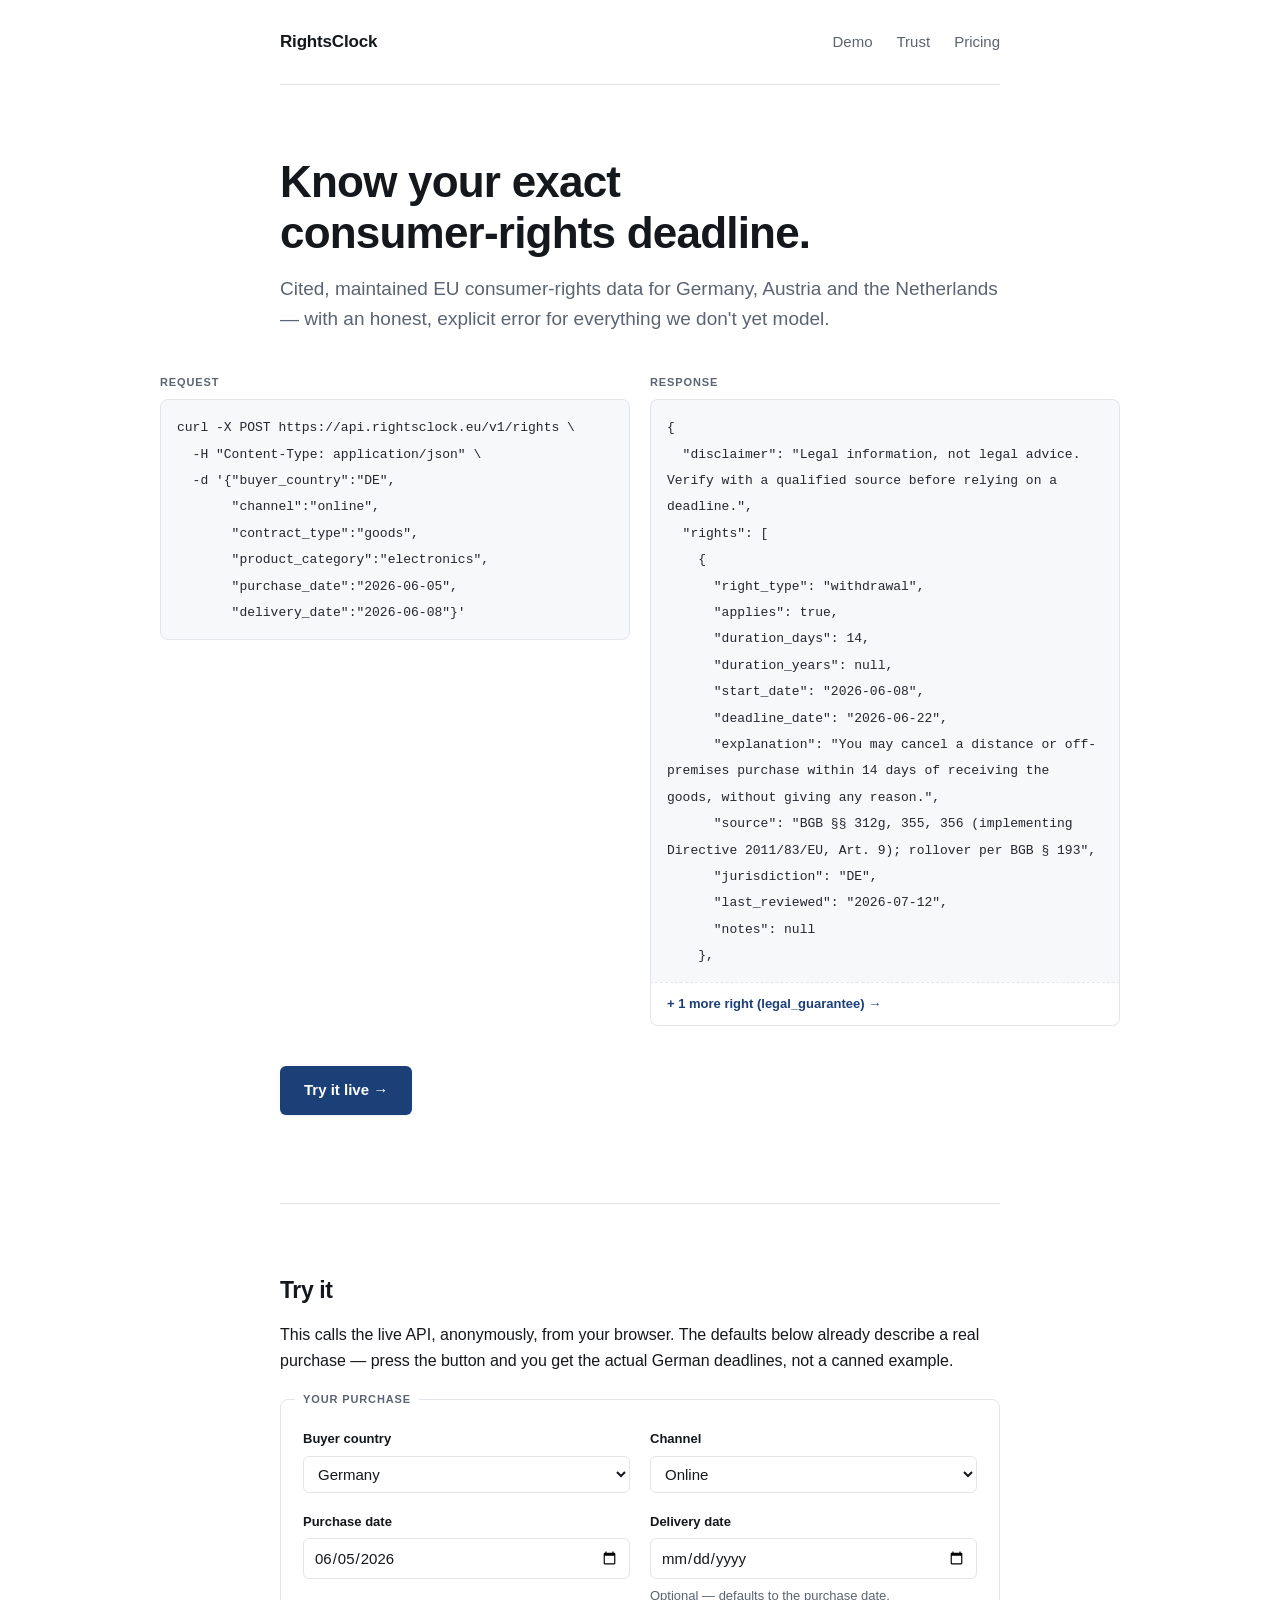
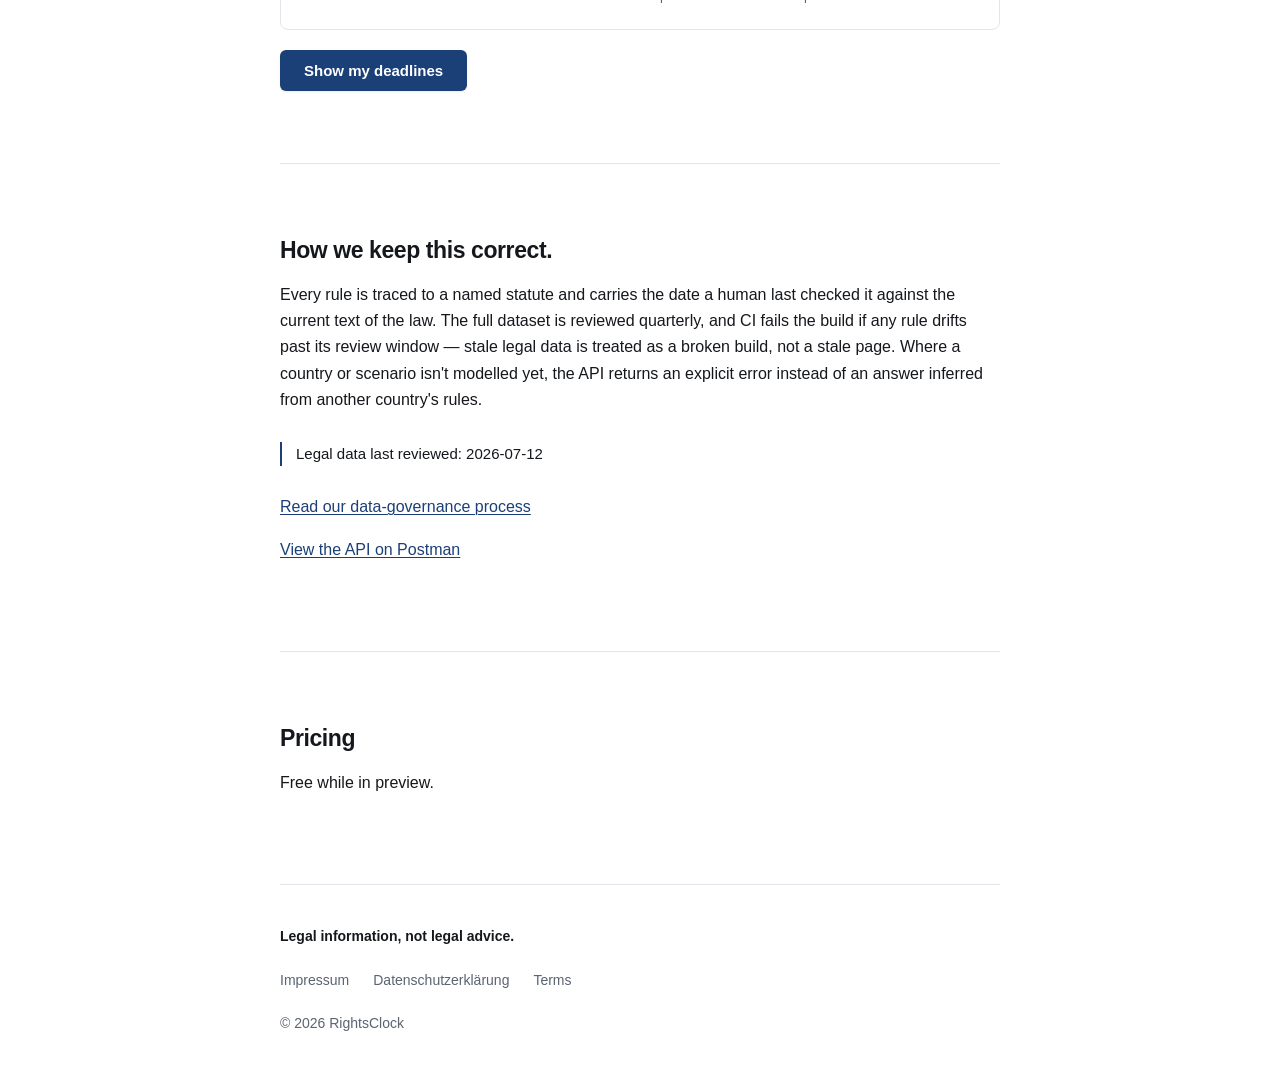
==== index.html @ dbdc9fc3 "fix: add explicit head and body wrappers to index.html Bing's SEO analyzer flagged title and meta-de" ====
<!DOCTYPE html>
<html lang="en">
<head>
<meta charset="utf-8">
<meta name="viewport" content="width=device-width, initial-scale=1">
<title>RightsClock — Know your exact consumer-rights deadline.</title>
<meta name="description" content="Cited, maintained EU consumer-rights data for Germany, Austria and the Netherlands, as a REST API.">

<!-- Social-preview tags. Title/description must stay byte-identical to the
     <title> and meta description above — update all three together.
     No og:image yet: nothing is hosted, and a broken image reference is worse
     than none. Add one here once a real image exists. -->
<meta property="og:title" content="RightsClock — Know your exact consumer-rights deadline.">
<meta property="og:description" content="Cited, maintained EU consumer-rights data for Germany, Austria and the Netherlands, as a REST API.">
<meta property="og:type" content="website">
<meta property="og:url" content="https://rightsclock.eu/">
<meta name="twitter:card" content="summary">
<meta name="msvalidate.01" content="9DA0D9421DCAF50027F5DF16E9B37A4A" />

<link rel="stylesheet" href="style.css">
</head>
<body>

<header>
  <a class="wordmark" href="/">RightsClock</a>
  <nav>
    <a href="#demo">Demo</a>
    <a href="#trust">Trust</a>
    <a href="#pricing">Pricing</a>
  </nav>
</header>

<main>

  <section id="hero">
    <h1>Know your exact consumer-rights deadline.</h1>
    <p class="subhead">
      Cited, maintained EU consumer-rights data for Germany, Austria and the
      Netherlands — with an honest, explicit error for everything we don't yet model.
    </p>

    <!-- Request/response are real: taken from the API's pinned OpenAPI example
         (app/api/examples.py), which a test asserts byte-for-byte against what
         POSTing this exact request returns. Regenerate here if that test ever
         forces a change API-side.
         The response is EXCERPTED, not edited: the withdrawal object below is
         byte-accurate, and the second right is disclosed by the link under it
         rather than silently dropped. Never abbreviate the JSON itself. -->
    <div class="code-grid">
      <figure class="pane">
        <figcaption>Request</figcaption>
        <pre><code>curl -X POST https://api.rightsclock.eu/v1/rights \
  -H "Content-Type: application/json" \
  -d '{"buyer_country":"DE",
       "channel":"online",
       "contract_type":"goods",
       "product_category":"electronics",
       "purchase_date":"2026-06-05",
       "delivery_date":"2026-06-08"}'</code></pre>
      </figure>

      <figure class="pane is-truncated">
        <figcaption>Response</figcaption>
        <pre><code>{
  "disclaimer": "Legal information, not legal advice. Verify with a qualified source before relying on a deadline.",
  "rights": [
    {
      "right_type": "withdrawal",
      "applies": true,
      "duration_days": 14,
      "duration_years": null,
      "start_date": "2026-06-08",
      "deadline_date": "2026-06-22",
      "explanation": "You may cancel a distance or off-premises purchase within 14 days of receiving the goods, without giving any reason.",
      "source": "BGB §§ 312g, 355, 356 (implementing Directive 2011/83/EU, Art. 9); rollover per BGB § 193",
      "jurisdiction": "DE",
      "last_reviewed": "2026-07-12",
      "notes": null
    },</code></pre>
        <a class="more" href="https://api.rightsclock.eu/docs">+ 1 more right (legal_guarantee) →</a>
      </figure>
    </div>

    <p>
      <a class="cta" href="https://api.rightsclock.eu/docs">Try it live →</a>
    </p>
  </section>

  <section id="demo">
    <h2>Try it</h2>
    <p>
      This calls the live API, anonymously, from your browser. The defaults
      below already describe a real purchase — press the button and you get the
      actual German deadlines, not a canned example.
    </p>

    <!-- Deliberately NOT a <form>: there is no server to post to and no page to
         navigate to, so the button is a plain type="button" driven by fetch in
         script.js. Only the four inputs that change the answer are exposed;
         everything else the endpoint accepts is either constant here or does
         not move the computed deadline, and a control that does nothing would
         be a lie about how the rules work. -->
    <div class="demo-form">
      <fieldset class="demo-fieldset">
        <legend>Your purchase</legend>

        <div class="demo-grid">
          <div class="field">
            <label for="demo-country">Buyer country</label>
            <select id="demo-country">
              <option value="DE" selected>Germany</option>
              <option value="AT">Austria</option>
              <option value="NL">Netherlands</option>
            </select>
          </div>

          <div class="field">
            <label for="demo-channel">Channel</label>
            <select id="demo-channel">
              <option value="online" selected>Online</option>
              <option value="doorstep">Doorstep (off-premises)</option>
              <option value="in_store">In-store</option>
            </select>
          </div>

          <div class="field">
            <label for="demo-purchase-date">Purchase date</label>
            <input id="demo-purchase-date" type="date" value="2026-06-05" required>
          </div>

          <div class="field">
            <label for="demo-delivery-date">Delivery date</label>
            <input id="demo-delivery-date" type="date" aria-describedby="demo-delivery-hint">
            <span class="field-hint" id="demo-delivery-hint">Optional — defaults to the purchase date.</span>
          </div>
        </div>
      </fieldset>

      <button type="button" id="demo-submit" class="cta demo-submit">Show my deadlines</button>
    </div>

    <!-- Live region: the answer arrives after the button is pressed, so screen
         readers need it announced rather than silently swapped in. -->
    <div id="demo-results" class="demo-results" aria-live="polite"></div>
  </section>

  <section id="trust">
    <h2>How we keep this correct.</h2>
    <p>
      Every rule is traced to a named statute and carries the date a human last
      checked it against the current text of the law. The full dataset is reviewed
      quarterly, and CI fails the build if any rule drifts past its review window —
      stale legal data is treated as a broken build, not a stale page. Where a
      country or scenario isn't modelled yet, the API returns an explicit error
      instead of an answer inferred from another country's rules.
    </p>

    <!-- Hardcoded default is the source of truth if the fetch fails; script.js
         upgrades it to the live value. Keep this date in sync with the dataset. -->
    <p id="freshness-date">Legal data last reviewed: 2026-07-12</p>

    <!-- The styled rendering of LEGAL_DATA.md. The markdown stays the single
         copy of that content; legal-data.html fetches and renders it. -->
    <p><a href="/legal-data.html">Read our data-governance process</a></p>

    <p><a href="https://www.postman.com/rightsclock-2304267/rightsclock-api/overview" target="_blank" rel="noopener">View the API on Postman</a></p>
  </section>

  <section id="pricing">
    <h2>Pricing</h2>
    <p>Free while in preview.</p>
    <!-- full tiers later -->
  </section>

</main>

<footer>
  <p><strong>Legal information, not legal advice.</strong></p>
  <nav>
    <!-- Drafts pending the UG formation — do not link publicly until reviewed. -->
    <a href="#">Impressum</a>
    <a href="#">Datenschutzerklärung</a>
    <a href="#">Terms</a>
  </nav>
  <p class="copyright">© 2026 RightsClock</p>
</footer>

<script src="script.js"></script>
</body>
</html>

<!--  -->
---- style.css ----
/* RightsClock — landing page styles.
   Plain CSS: no build step, no preprocessor, no imported font, nothing fetched
   from a CDN. The page must keep working as files opened straight from disk.

   Design intent: this should read like infrastructure documentation, not
   marketing. Near-monochrome ink on white, one deep-navy accent used only where
   something is actually actionable, generous whitespace, hairline borders.
   Restraint is the message — the product's claim is carefulness. */

:root {
  /* Two measures. Prose sits at a comfortable reading width; only the code
     panes break out wider. That single break is the page's one emphasis. */
  --measure: 720px;
  --measure-wide: 960px;
  --pad: 1.5rem;

  --bg: #ffffff;
  --surface: #f7f8fa;
  --ink: #14171c;
  --ink-code: #22262e;
  --ink-muted: #5a6472;
  --rule: #e2e5ea;

  /* Deep navy: sober, institutional, and legible. All pairings below were
     checked against WCAG AA — the lightest is 5.65:1, most are past AAA. */
  --accent: #1b3f77;
  --accent-strong: #14305c;

  --radius: 8px;
  --radius-sm: 6px;
}

*,
*::before,
*::after {
  box-sizing: border-box;
}

body {
  margin: 0;
  padding-inline: var(--pad);
  background: var(--bg);
  color: var(--ink);
  font-family: -apple-system, BlinkMacSystemFont, "Segoe UI", Roboto,
    "Helvetica Neue", Arial, sans-serif;
  font-size: 1rem;
  line-height: 1.65;
}

h1,
h2 {
  text-wrap: balance;
  letter-spacing: -0.018em;
}

h1 {
  font-size: clamp(2rem, 1.4rem + 2.4vw, 2.75rem);
  line-height: 1.15;
  margin-block: 0 1rem;
}

h2 {
  font-size: 1.4375rem;
  line-height: 1.3;
  margin-block: 0 1rem;
}

p {
  margin-block: 0 1rem;
}

a {
  color: var(--accent);
  text-underline-offset: 2px;
  text-decoration-thickness: 1px;
}

a:hover {
  color: var(--accent-strong);
}

:focus-visible {
  outline: 2px solid var(--accent);
  outline-offset: 2px;
  border-radius: 2px;
}

/* --- header ----------------------------------------------------------- */

header {
  display: flex;
  flex-wrap: wrap;
  align-items: baseline;
  justify-content: space-between;
  gap: 0.5rem 1.5rem;
  max-width: var(--measure);
  margin-inline: auto;
  padding-block: 1.75rem;
  border-block-end: 1px solid var(--rule);
}

.wordmark {
  font-size: 1.0625rem;
  font-weight: 650;
  letter-spacing: -0.01em;
  color: var(--ink);
  text-decoration: none;
}

header nav {
  display: flex;
  flex-wrap: wrap;
  gap: 1.5rem;
  font-size: 0.9375rem;
}

header nav a {
  color: var(--ink-muted);
  text-decoration: none;
}

header nav a:hover {
  color: var(--accent);
  text-decoration: underline;
}

/* --- section rhythm ---------------------------------------------------- */

/* Sections span the full width so the code panes can break out; their children
   are what gets centred and constrained. */
section {
  padding-block: 4.5rem;
  scroll-margin-block-start: 1.5rem;
}

section > * {
  max-width: var(--measure);
  margin-inline: auto;
}

section > .code-grid {
  max-width: var(--measure-wide);
}

/* Divider drawn as a pseudo-element so it aligns to the prose measure rather
   than to the full-width section box. */
section + section {
  padding-block-start: 0;
}

section + section::before {
  content: "";
  display: block;
  max-width: var(--measure);
  margin-inline: auto;
  margin-block-end: 4.5rem;
  border-block-start: 1px solid var(--rule);
}

/* --- hero -------------------------------------------------------------- */

.subhead {
  font-size: 1.1875rem;
  line-height: 1.55;
  color: var(--ink-muted);
  margin-block: 0 2.5rem;
}

/* --- request / response panes ------------------------------------------ */

.code-grid {
  display: grid;
  grid-template-columns: 1fr 1fr;
  align-items: start; /* panes keep their natural height instead of stretching */
  gap: 1.25rem;
  margin-block: 2.5rem;
}

.pane {
  margin: 0;
  min-width: 0; /* lets a pane shrink inside its grid track */
}

.pane figcaption {
  font-size: 0.6875rem;
  font-weight: 600;
  text-transform: uppercase;
  letter-spacing: 0.08em;
  color: var(--ink-muted);
  margin-block-end: 0.5rem;
}

pre {
  margin: 0;
  padding: 0.875rem 1rem;
  background: var(--surface);
  border: 1px solid var(--rule);
  border-radius: var(--radius);
  overflow: hidden;
}

code {
  font-family: ui-monospace, SFMono-Regular, "SF Mono", Menlo, Consolas,
    "Liberation Mono", monospace;
  font-size: 0.8125rem;
  line-height: 1.6;
  color: var(--ink-code);
  /* The legal strings run past 120 characters; no page width makes them fit a
     half-column. Wrapping beats a horizontal scrollbar in a hero, and it is
     purely presentational — the JSON is byte-accurate either way. */
  white-space: pre-wrap;
  overflow-wrap: break-word;
}

/* Truncated pane: the code block and the disclosure link below it read as one
   object, joined by a dashed seam that signals "continues". */
.pane.is-truncated pre {
  border-block-end: 0;
  border-end-start-radius: 0;
  border-end-end-radius: 0;
}

.more {
  display: block;
  padding: 0.625rem 1rem;
  background: var(--bg);
  border: 1px solid var(--rule);
  border-block-start: 1px dashed var(--rule);
  border-end-start-radius: var(--radius);
  border-end-end-radius: var(--radius);
  /* Deliberately sans-serif, not monospace: this is our annotation, not part of
     the payload, and it should never be mistaken for returned JSON. */
  font-size: 0.8125rem;
  font-weight: 550;
  text-decoration: none;
  transition: background-color 0.15s ease, color 0.15s ease;
}

.more:hover {
  background: var(--surface);
}

/* --- call to action ----------------------------------------------------- */

.cta {
  display: inline-block;
  padding: 0.75rem 1.5rem;
  background: var(--accent);
  color: #fff;
  border-radius: var(--radius-sm);
  font-size: 0.9375rem;
  font-weight: 600;
  text-decoration: none;
  box-shadow: 0 1px 2px rgba(20, 23, 28, 0.08);
  transition: background-color 0.15s ease;
}

.cta:hover {
  background: var(--accent-strong);
  color: #fff;
}

/* --- demo --------------------------------------------------------------- */

.demo-fieldset {
  margin: 0;
  padding: 1.25rem 1.375rem 1.375rem;
  border: 1px solid var(--rule);
  border-radius: var(--radius);
}

/* Same quiet label treatment as the code panes' captions, so the demo reads as
   part of the same page rather than as a form bolted onto it. */
.demo-fieldset legend {
  padding-inline: 0.5rem;
  margin-inline-start: -0.5rem;
  font-size: 0.6875rem;
  font-weight: 600;
  text-transform: uppercase;
  letter-spacing: 0.08em;
  color: var(--ink-muted);
}

/* The fields are gridded on a wrapper, not on the fieldset: a legend inside a
   grid container is laid out inconsistently across browsers. */
.demo-grid {
  display: grid;
  grid-template-columns: 1fr 1fr;
  gap: 1.125rem 1.25rem;
}

.field label {
  display: block;
  font-size: 0.8125rem;
  font-weight: 600;
  margin-block-end: 0.375rem;
}

.field select,
.field input {
  width: 100%;
  padding: 0.5rem 0.625rem;
  background: var(--bg);
  color: var(--ink);
  border: 1px solid var(--rule);
  border-radius: var(--radius-sm);
  font-family: inherit;
  font-size: 0.9375rem;
  line-height: 1.4;
}

.field select:hover,
.field input:hover {
  border-color: var(--ink-muted);
}

.field-hint {
  display: block;
  margin-block-start: 0.375rem;
  font-size: 0.8125rem;
  color: var(--ink-muted);
}

/* .cta carries the look; this only adds what a <button> needs that an <a>
   doesn't, plus the in-flight state. */
.demo-submit {
  margin-block-start: 1.25rem;
  border: 0;
  font-family: inherit;
  cursor: pointer;
}

.demo-submit:disabled {
  background: var(--ink-muted);
  cursor: progress;
}

.demo-results {
  display: grid;
  gap: 1rem;
  margin-block-start: 2rem;
}

.demo-results:empty {
  margin-block-start: 0;
}

/* --- demo results ------------------------------------------------------- */

.right-card {
  padding: 1.25rem 1.375rem;
  border: 1px solid var(--rule);
  border-radius: var(--radius);
}

.right-card-head {
  display: flex;
  flex-wrap: wrap;
  align-items: baseline;
  justify-content: space-between;
  gap: 0.5rem 1rem;
  margin-block-end: 1rem;
}

.right-card-title {
  margin: 0;
  font-size: 1.0625rem;
  font-weight: 650;
  letter-spacing: -0.01em;
}

.badge {
  padding: 0.125rem 0.5rem;
  border: 1px solid transparent;
  border-radius: 999px;
  font-size: 0.75rem;
  font-weight: 600;
  white-space: nowrap;
}

.badge-applies {
  background: var(--accent);
  color: #fff;
}

.badge-excluded {
  background: var(--surface);
  border-color: var(--rule);
  color: var(--ink-muted);
}

/* Borrows the freshness line's accent rule: in both places it marks the one
   fact the surrounding text exists to support. */
.right-deadline {
  padding-inline-start: 0.875rem;
  border-inline-start: 2px solid var(--accent);
  margin-block-end: 1rem;
}

.right-deadline-label {
  display: block;
  font-size: 0.6875rem;
  font-weight: 600;
  text-transform: uppercase;
  letter-spacing: 0.08em;
  color: var(--ink-muted);
}

.right-deadline-date {
  display: block;
  font-size: 1.375rem;
  font-weight: 650;
  line-height: 1.3;
  letter-spacing: -0.015em;
}

/* Rights that apply without a computable date: same block, but the phrase is a
   sentence rather than a date, so it is set at prose scale. */
.right-deadline-date.is-open {
  font-size: 1.0625rem;
}

.right-window {
  margin-block: 0.125rem 0;
  font-size: 0.875rem;
  color: var(--ink-muted);
}

.right-explanation {
  margin-block-end: 1rem;
}

.right-notes {
  padding: 0.75rem 0.875rem;
  background: var(--surface);
  border-radius: var(--radius-sm);
  font-size: 0.9375rem;
  color: var(--ink-muted);
}

.right-meta {
  display: grid;
  grid-template-columns: max-content 1fr;
  gap: 0.25rem 1rem;
  margin: 0;
  padding-block-start: 1rem;
  border-block-start: 1px solid var(--rule);
  font-size: 0.8125rem;
  color: var(--ink-muted);
}

.right-meta dt {
  font-weight: 600;
}

.right-meta dd {
  margin: 0;
}

/* Whichever block happens to end a card — meta, notes, or explanation on a
   sparse response — shouldn't push a phantom gap against the card's padding. */
.right-card > :last-child {
  margin-block-end: 0;
}

.demo-disclaimer {
  margin-block-end: 0;
  font-size: 0.875rem;
  color: var(--ink-muted);
}

/* One box for every non-result state — loading, out of scope, rate limited,
   unreachable. They differ in wording, not in weight. */
.demo-message {
  padding: 1rem 1.125rem;
  background: var(--surface);
  border: 1px solid var(--rule);
  border-radius: var(--radius);
  font-size: 0.9375rem;
}

.demo-message-title {
  margin-block-end: 0.25rem;
  color: var(--ink);
  font-weight: 600;
}

.demo-message p {
  margin-block-end: 0;
  color: var(--ink-muted);
}

.demo-message p + p {
  margin-block-start: 0.5rem;
}

/* --- trust -------------------------------------------------------------- */

/* The freshness line is the section's evidence, so it gets a quiet accent rule
   to lift it out of the prose without turning it into a badge. */
#freshness-date {
  padding-inline-start: 0.875rem;
  border-inline-start: 2px solid var(--accent);
  margin-block: 1.75rem;
  font-size: 0.9375rem;
}

/* --- footer ------------------------------------------------------------- */

footer {
  max-width: var(--measure);
  margin-inline: auto;
  padding-block: 2.5rem 3.5rem;
  border-block-start: 1px solid var(--rule);
  font-size: 0.875rem;
  color: var(--ink-muted);
}

footer strong {
  color: var(--ink);
  font-weight: 600;
}

footer nav {
  display: flex;
  flex-wrap: wrap;
  gap: 0.5rem 1.5rem;
  margin-block: 1.25rem;
}

footer nav a {
  color: var(--ink-muted);
  text-decoration: none;
}

footer nav a:hover {
  color: var(--accent);
  text-decoration: underline;
}

.copyright {
  margin-block-end: 0;
}

/* --- rendered document (legal-data.html) -------------------------------- */

/* LEGAL_DATA.md is injected into .doc at runtime, so these rules have to style
   whatever markdown that document happens to use rather than a fixed shell.
   Same measure, same tokens, same restraint as the landing page: this is a
   sub-page of one site, not a second design. */

.doc {
  max-width: var(--measure);
  margin-inline: auto;
  padding-block: 3.5rem 4.5rem;
  /* Statute citations and a bare GitHub URL both run past a phone's width.
     Breaking them beats a page that scrolls sideways. */
  overflow-wrap: break-word;
}

/* The document's own first heading is this page's h1, and the header rule above
   it already provides the separation. */
.doc > :first-child {
  margin-block-start: 0;
}

.doc > :last-child {
  margin-block-end: 0;
}

/* The shipped default inside .doc — what a visitor without JavaScript, or a
   failed fetch, sees. Muted, so it reads as page furniture rather than as the
   document it stands in for. */
.doc-fallback {
  color: var(--ink-muted);
}

.doc h2 {
  margin-block-start: 3rem;
}

.doc h3 {
  font-size: 1.0625rem;
  font-weight: 650;
  line-height: 1.35;
  letter-spacing: -0.01em;
  margin-block: 2.25rem 0.75rem;
}

.doc h4 {
  font-size: 0.9375rem;
  font-weight: 650;
  margin-block: 1.75rem 0.5rem;
}

.doc hr {
  height: 0;
  border: 0;
  border-block-start: 1px solid var(--rule);
  margin-block: 3rem;
}

/* An <hr> in the source has already separated the two sections, so the heading
   after it doesn't stack its own gap on top. */
.doc hr + :is(h2, h3) {
  margin-block-start: 0;
}

/* The default 700 reads heavy against this body face; the rest of the site sets
   its emphasis at 600–650. */
.doc strong {
  font-weight: 650;
}

.doc :is(ul, ol) {
  margin-block: 0 1rem;
  padding-inline-start: 1.5rem;
}

.doc li {
  margin-block-end: 0.5rem;
}

.doc li:last-child {
  margin-block-end: 0;
}

.doc li > :is(ul, ol) {
  margin-block: 0.5rem 0;
}

/* pre is margin: 0 so the hero's figures can control their own spacing; in
   running prose it needs its own. */
.doc pre {
  margin-block: 0 1.5rem;
}

/* Inline code only. The fenced form is already framed by the pre around it and
   would otherwise double up on padding and border. */
.doc :not(pre) > code {
  padding: 0.1em 0.35em;
  background: var(--surface);
  border: 1px solid var(--rule);
  border-radius: 4px;
  /* em, not rem: keeps its ratio to whatever text it sits inside. */
  font-size: 0.875em;
}

.doc blockquote {
  margin-block: 0 1.5rem;
  margin-inline: 0;
  padding-inline-start: 1rem;
  border-inline-start: 2px solid var(--rule);
  color: var(--ink-muted);
}

.doc blockquote > :last-child {
  margin-block-end: 0;
}

/* marked emits a bare <table>; the page script wraps each one in this, so a
   table too wide for the screen scrolls inside its own box rather than
   widening the page. */
.doc-table-wrap {
  margin-block: 0 1.5rem;
  overflow-x: auto;
}

.doc table {
  width: 100%;
  border-collapse: collapse;
  font-size: 0.9375rem;
}

.doc :is(th, td) {
  padding: 0.625rem 0.875rem;
  border-block-end: 1px solid var(--rule);
  text-align: start;
  vertical-align: top;
}

/* The same quiet uppercase label used by the code-pane captions and the demo
   fieldset legend. */
.doc th {
  font-size: 0.6875rem;
  font-weight: 600;
  text-transform: uppercase;
  letter-spacing: 0.08em;
  color: var(--ink-muted);
}

/* --- responsive --------------------------------------------------------- */

/* Two columns of code stop being readable well before the panes stop fitting,
   so this collapses earlier than the panes strictly require. */
@media (max-width: 800px) {
  .code-grid {
    grid-template-columns: 1fr;
  }

  /* Same collapse point, same reason: side-by-side stops being comfortable
     well before the controls stop fitting. */
  .demo-grid {
    grid-template-columns: 1fr;
  }
}

@media (max-width: 480px) {
  :root {
    --pad: 1.125rem;
  }

  section {
    padding-block: 3.25rem;
  }

  section + section::before {
    margin-block-end: 3.25rem;
  }

  header {
    padding-block: 1.25rem;
  }

  .doc {
    padding-block: 2.5rem 3.25rem;
  }

  .subhead {
    font-size: 1.0625rem;
  }
}

@media (prefers-reduced-motion: reduce) {
  * {
    transition-duration: 0.01ms !important;
  }
}
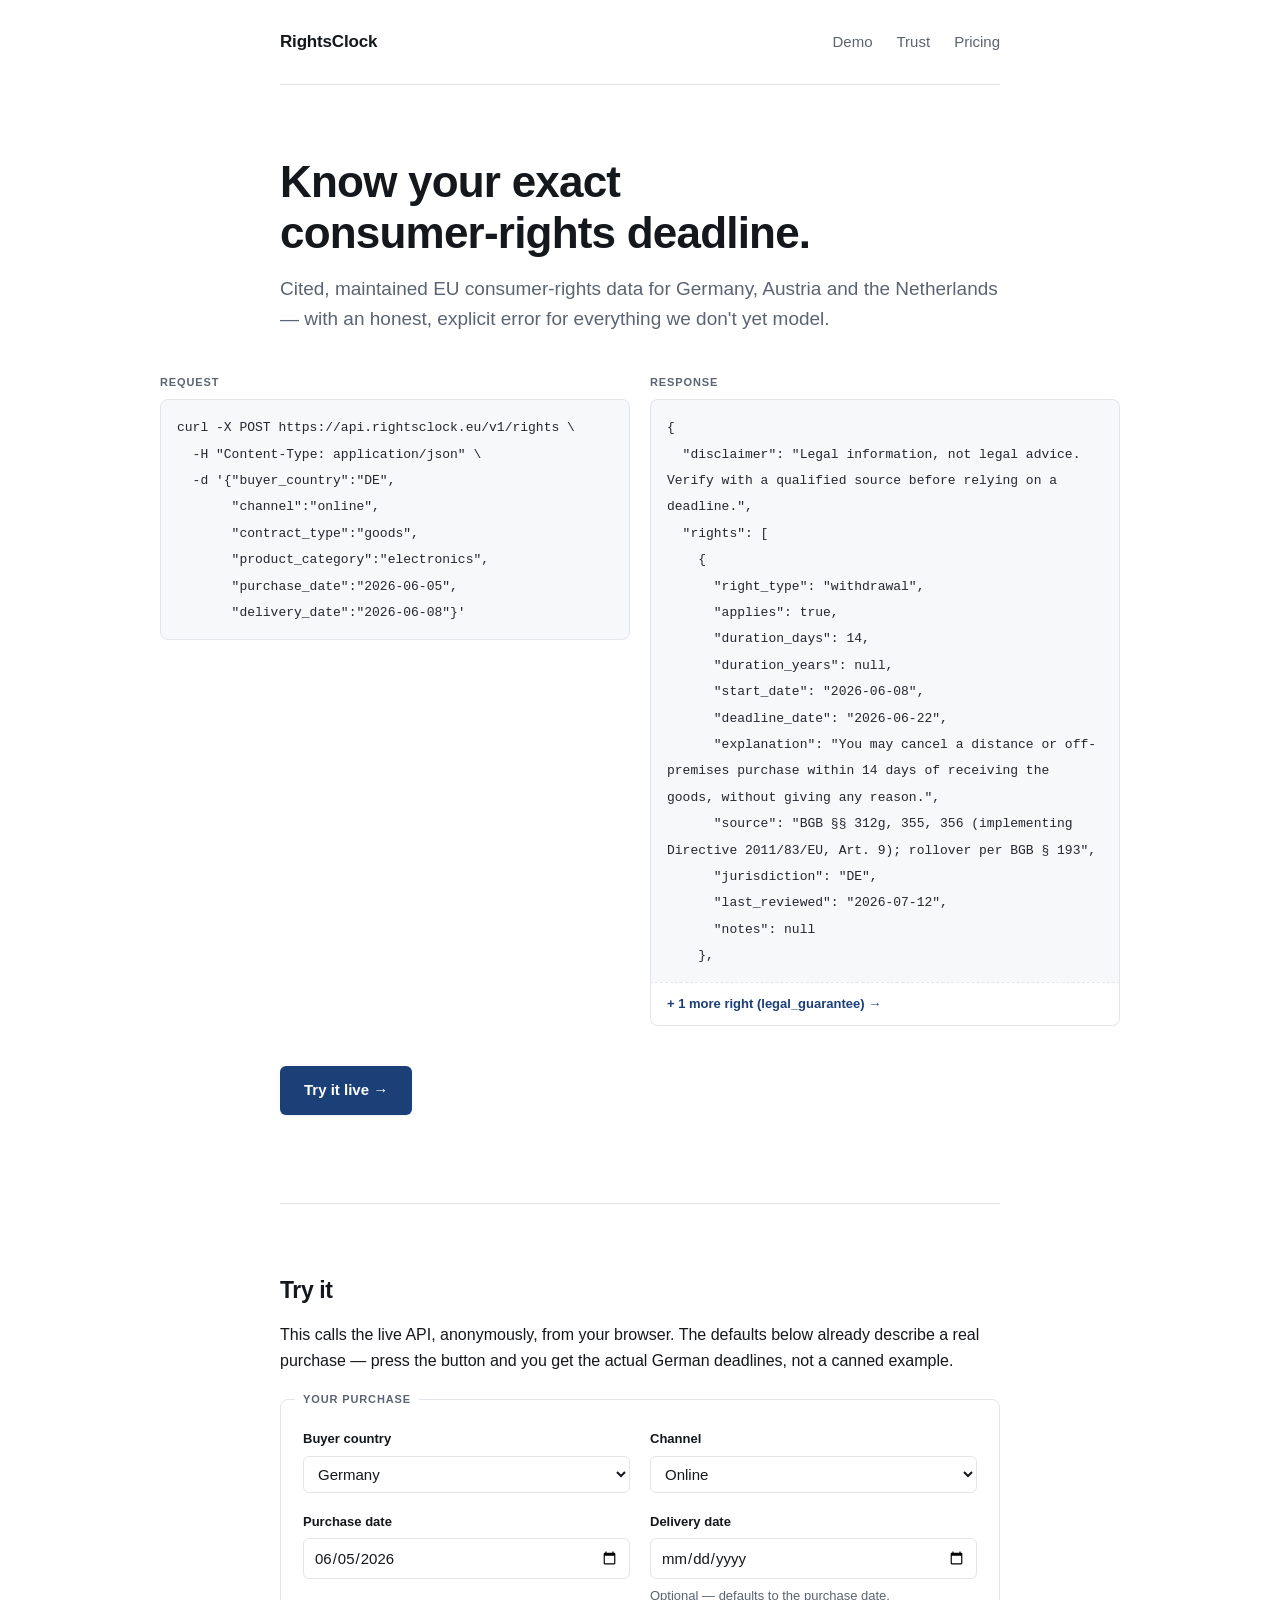
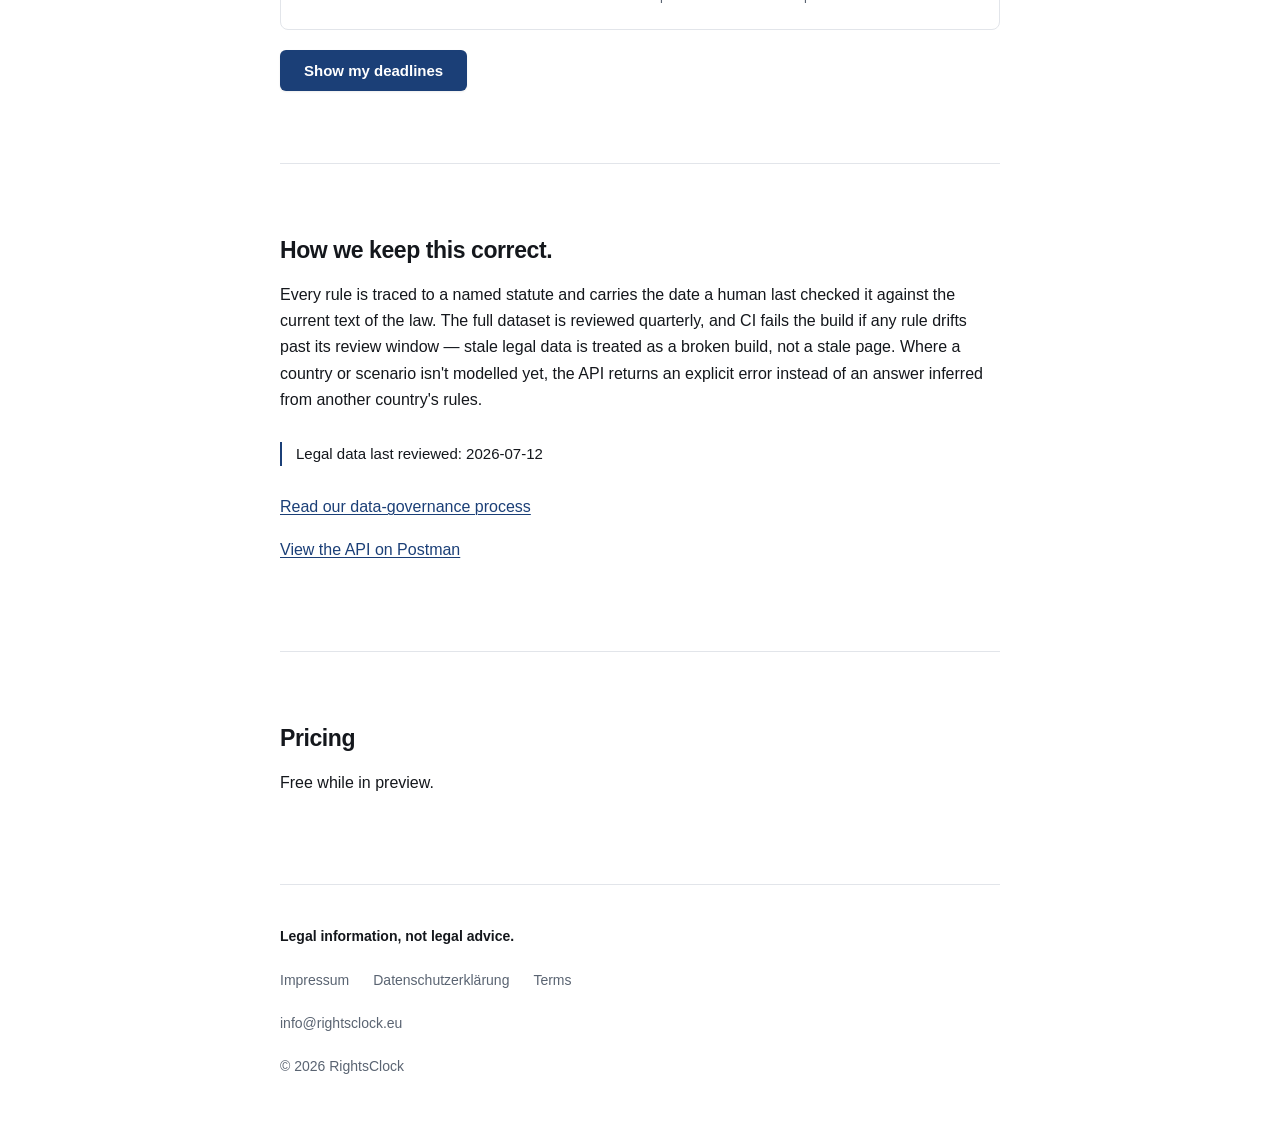
==== commit 0f60eee1: "Add public contact email to landing page footer Surface info@rightsclock.eu as a mailto link in a de" ====
--- a/index.html
+++ b/index.html
@@ -8,16 +8,24 @@
 
 <!-- Social-preview tags. Title/description must stay byte-identical to the
      <title> and meta description above — update all three together.
-     No og:image yet: nothing is hosted, and a broken image reference is worse
-     than none. Add one here once a real image exists. -->
+     og:image is an absolute URL (required — relative paths don't resolve for
+     scrapers) to a 1200x630 PNG in the repo root. -->
 <meta property="og:title" content="RightsClock — Know your exact consumer-rights deadline.">
 <meta property="og:description" content="Cited, maintained EU consumer-rights data for Germany, Austria and the Netherlands, as a REST API.">
 <meta property="og:type" content="website">
 <meta property="og:url" content="https://rightsclock.eu/">
-<meta name="twitter:card" content="summary">
+<meta property="og:image" content="https://rightsclock.eu/og-image.png">
+<meta property="og:image:width" content="1200">
+<meta property="og:image:height" content="630">
+<meta name="twitter:card" content="summary_large_image">
+<meta name="twitter:image" content="https://rightsclock.eu/og-image.png">
 <meta name="msvalidate.01" content="9DA0D9421DCAF50027F5DF16E9B37A4A" />
 
 <link rel="stylesheet" href="style.css">
+<link rel="icon" href="/favicon.ico" sizes="any">
+<link rel="icon" type="image/png" sizes="32x32" href="/favicon-32x32.png">
+<link rel="icon" type="image/png" sizes="16x16" href="/favicon-16x16.png">
+<link rel="apple-touch-icon" href="/apple-touch-icon.png">
 </head>
 <body>
 
@@ -182,6 +190,11 @@
     <a href="#">Datenschutzerklärung</a>
     <a href="#">Terms</a>
   </nav>
+  <!-- Kept out of the nav above: those three are placeholders held back until
+       review, this is a live address. footer nav a styles both the same. -->
+  <nav>
+    <a href="mailto:info@rightsclock.eu">info@rightsclock.eu</a>
+  </nav>
   <p class="copyright">© 2026 RightsClock</p>
 </footer>
 
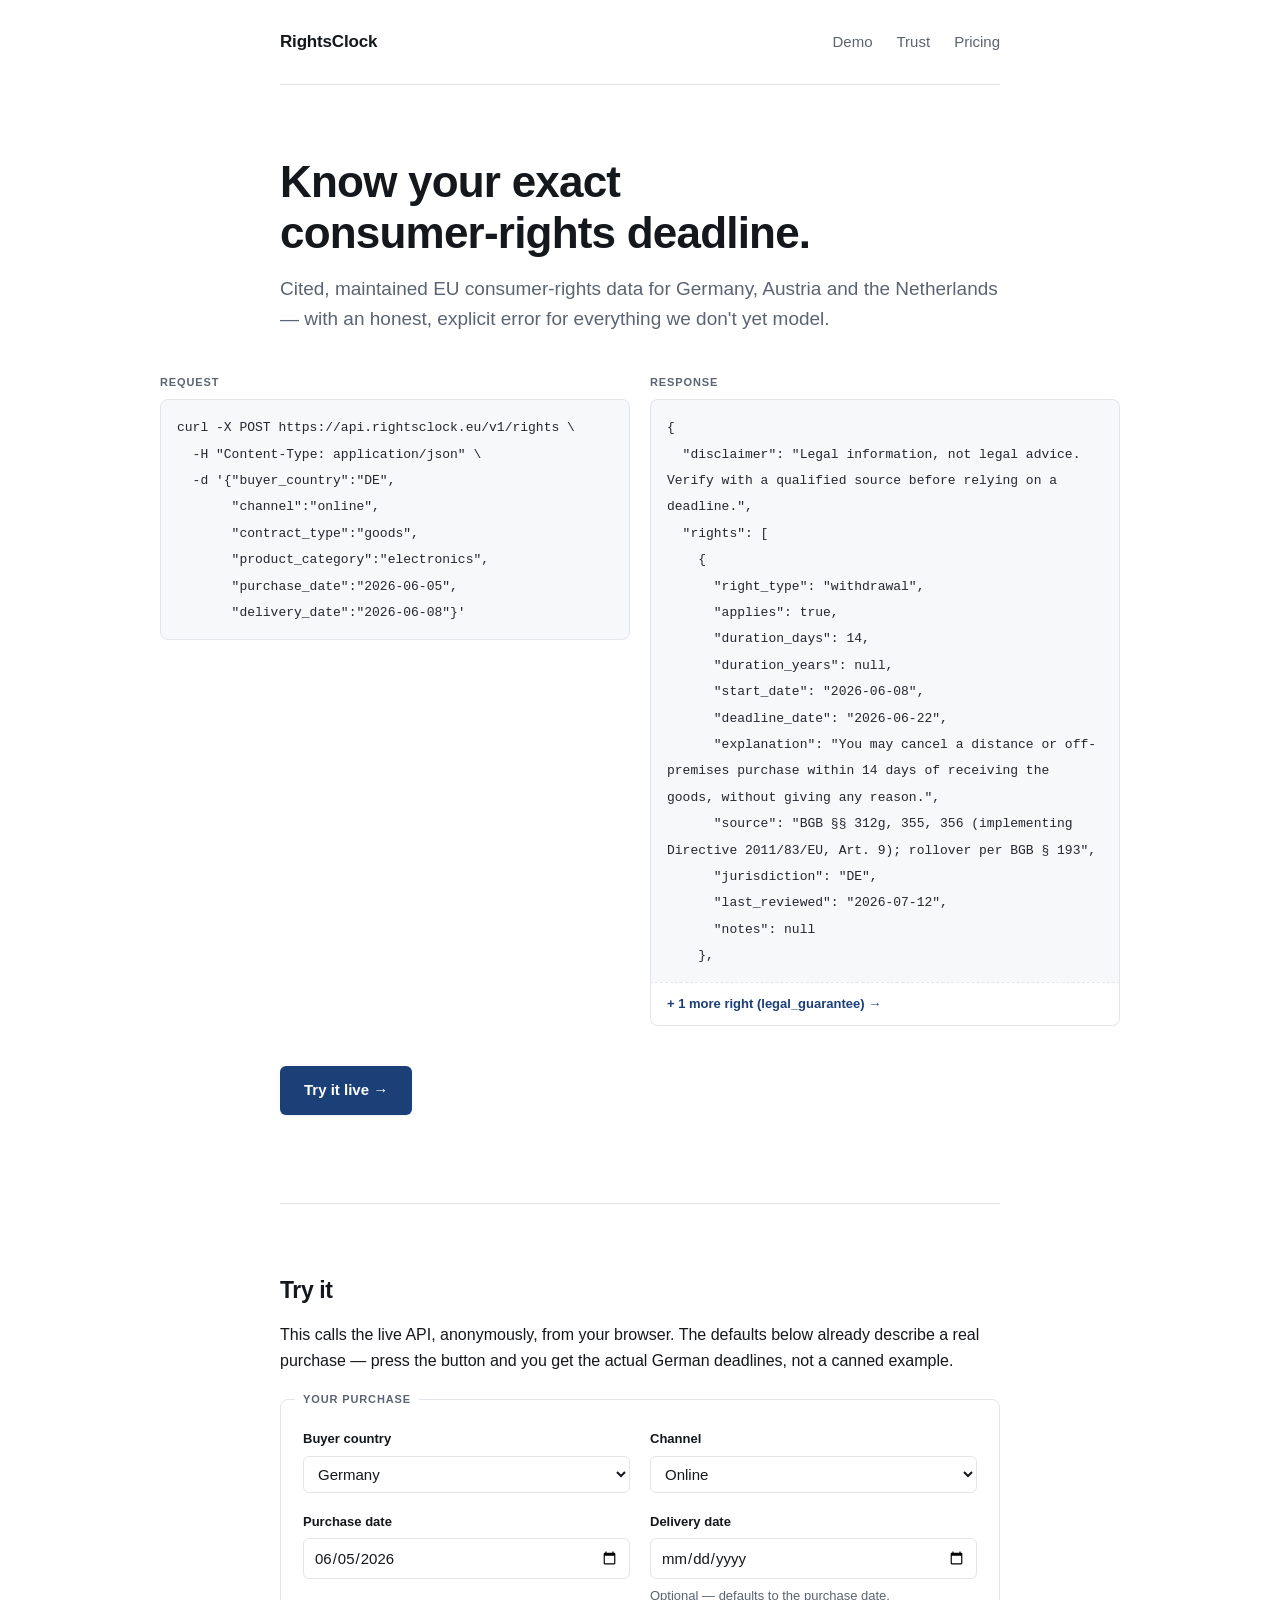
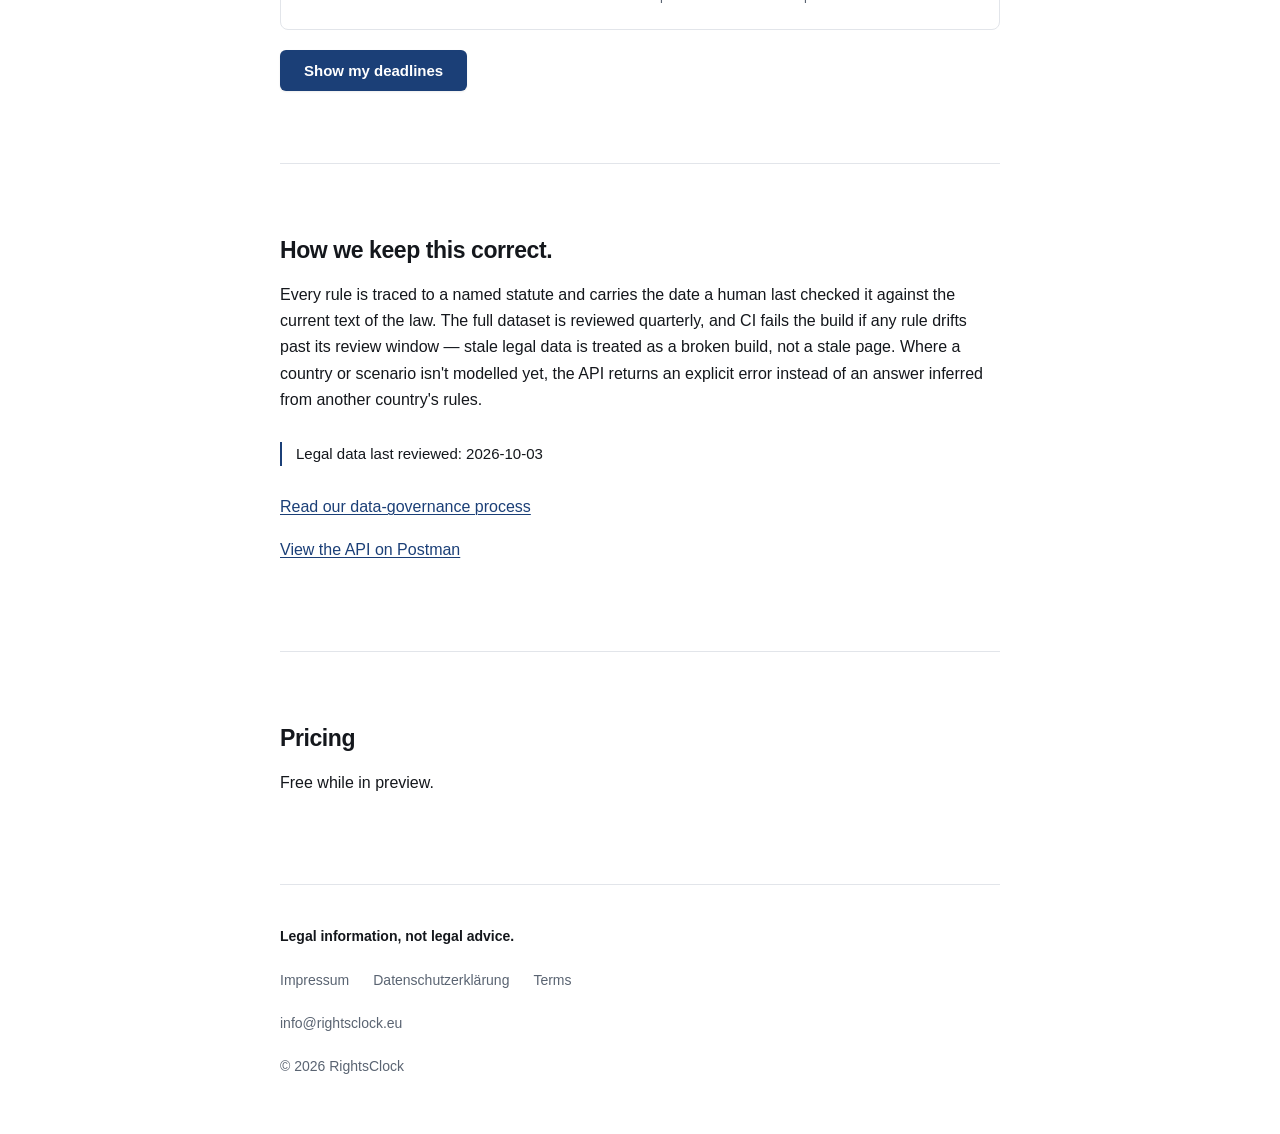
==== commit ab48ab5e: "Advance legal-data fallback date to 2026-10-03 PR #2 modelled the repair extension and re-dated the " ====
--- a/index.html
+++ b/index.html
@@ -165,7 +165,7 @@
 
     <!-- Hardcoded default is the source of truth if the fetch fails; script.js
          upgrades it to the live value. Keep this date in sync with the dataset. -->
-    <p id="freshness-date">Legal data last reviewed: 2026-07-12</p>
+    <p id="freshness-date">Legal data last reviewed: 2026-10-03</p>
 
     <!-- The styled rendering of LEGAL_DATA.md. The markdown stays the single
          copy of that content; legal-data.html fetches and renders it. -->
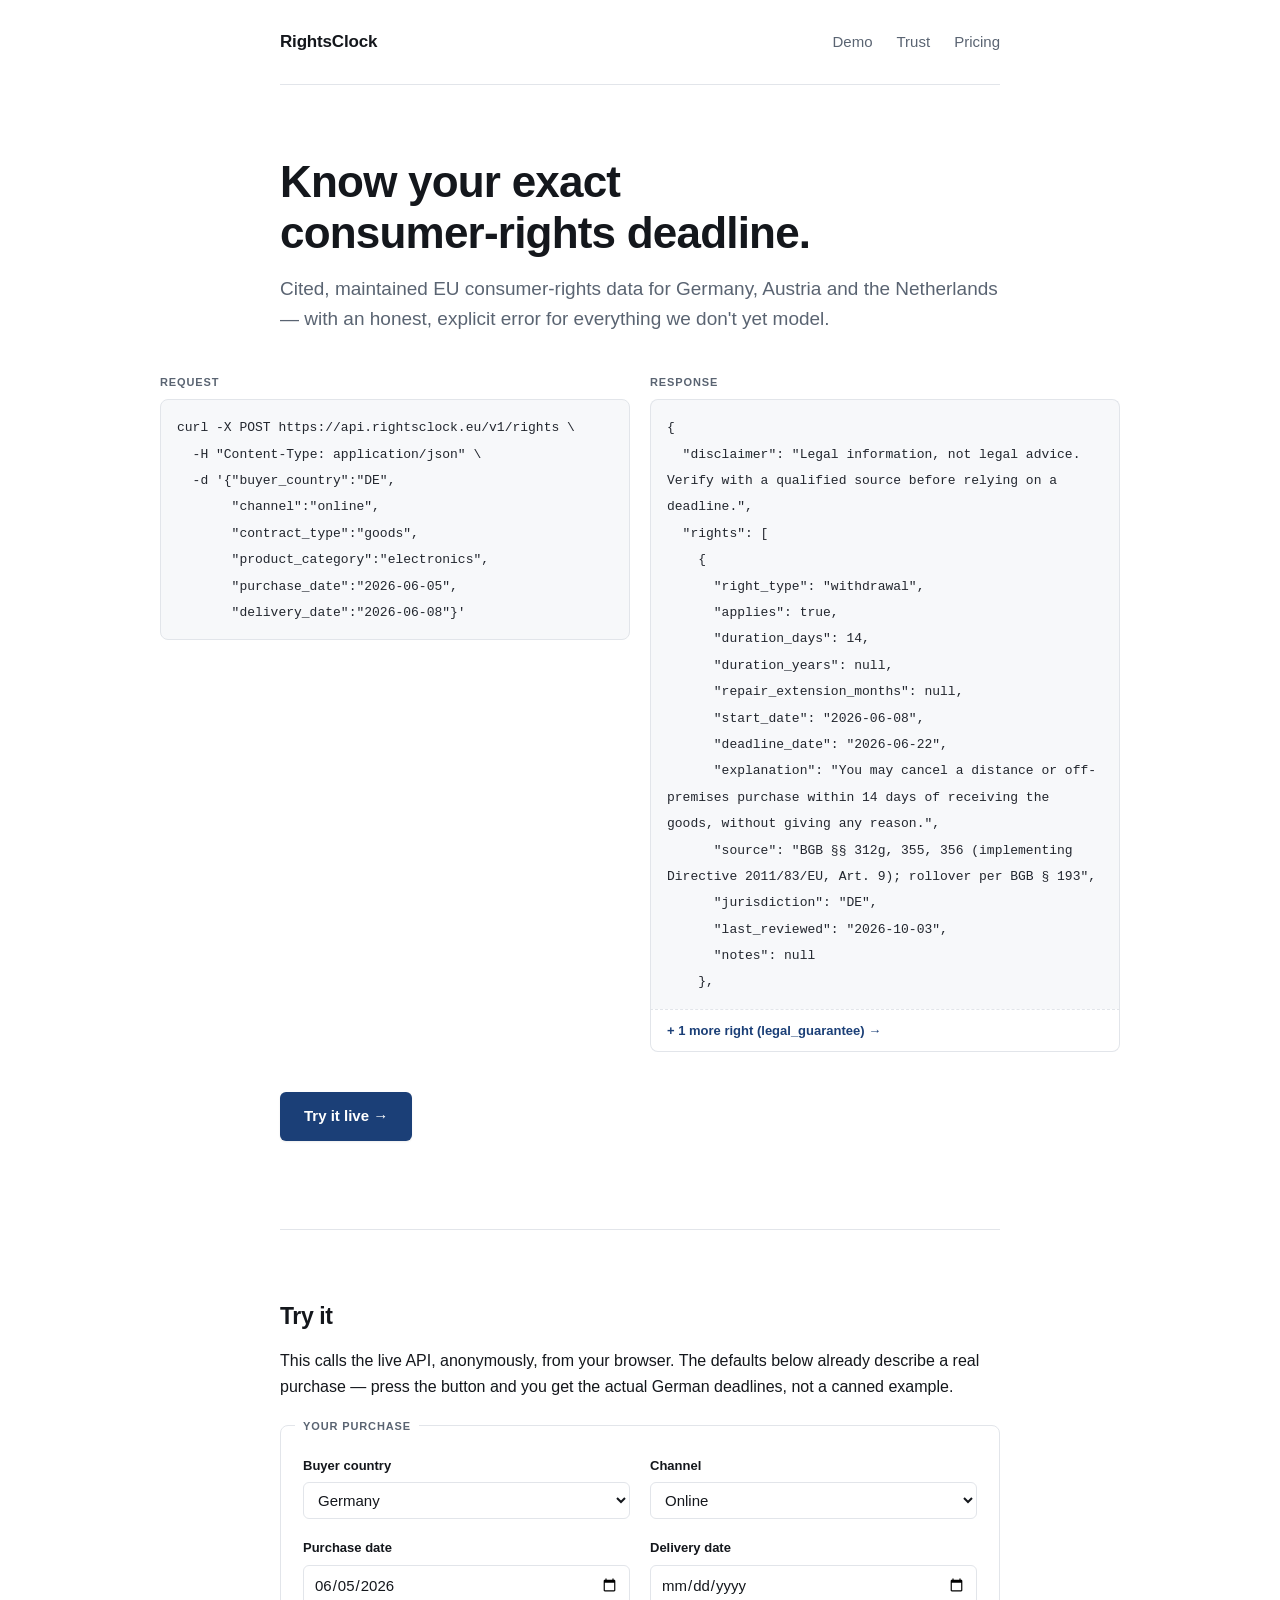
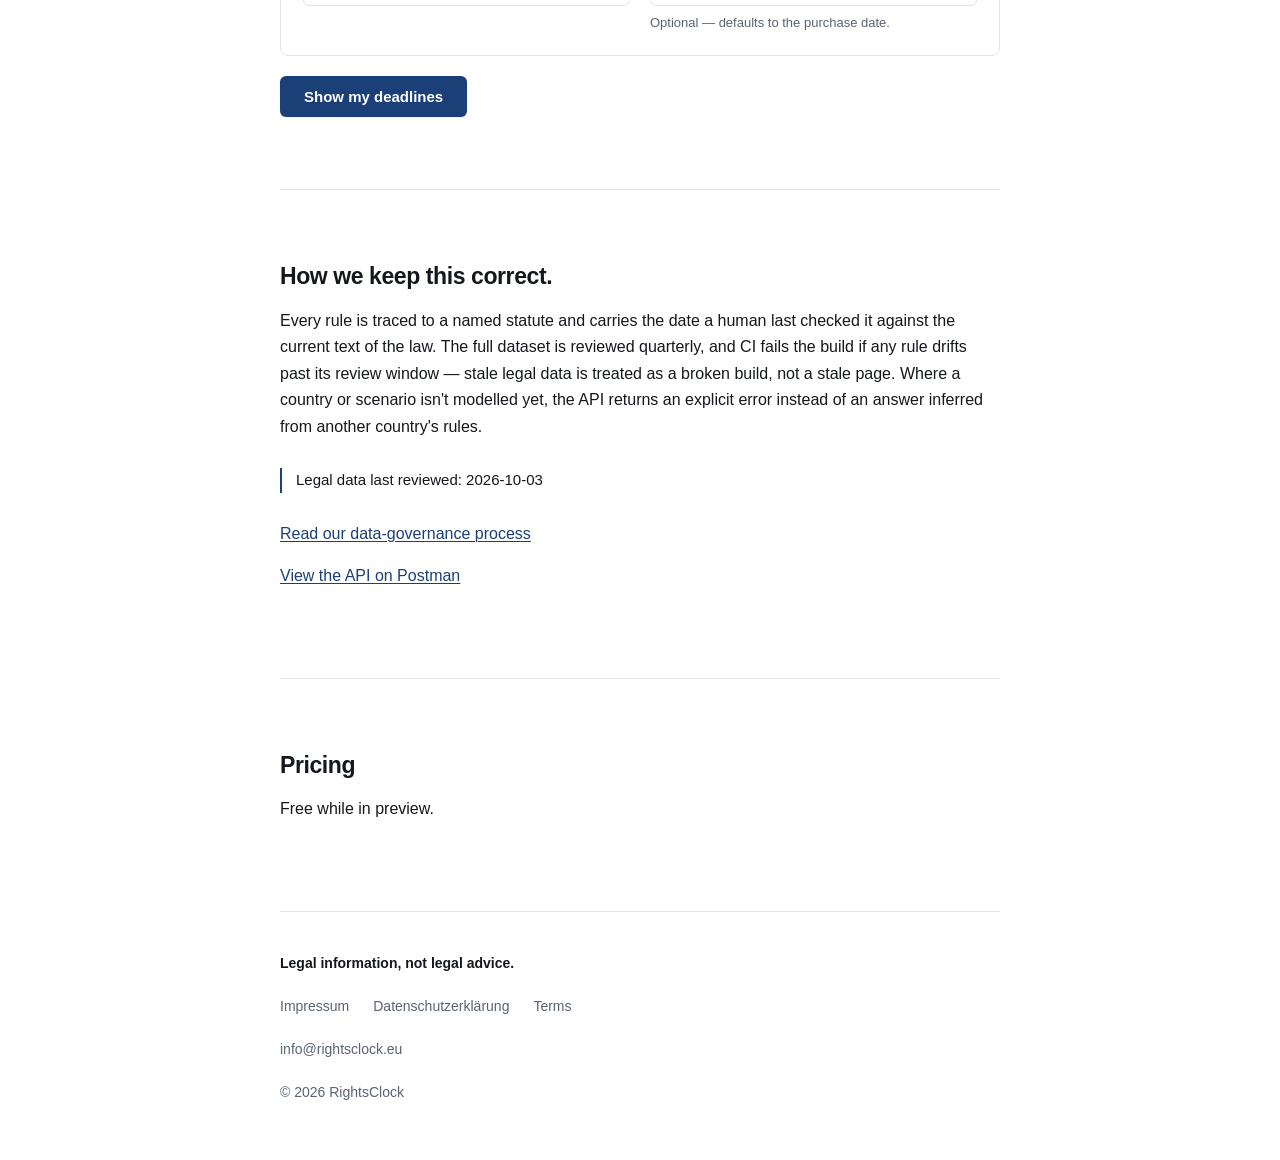
==== commit 3ebf084b: "Change in the 'last_rewieved line'" ====
--- a/index.html
+++ b/index.html
@@ -47,10 +47,11 @@
       Netherlands — with an honest, explicit error for everything we don't yet model.
     </p>
 
-    <!-- Request/response are real: taken from the API's pinned OpenAPI example
-         (app/api/examples.py), which a test asserts byte-for-byte against what
-         POSTing this exact request returns. Regenerate here if that test ever
-         forces a change API-side.
+    <!-- Request/response are real: the response is a live capture of POSTing
+         this exact request (2026-10-10), pretty-printed. It is the same request
+         as the API's de_online_electronics OpenAPI example, but nothing in this
+         repo checks it: this is a hand-maintained copy that drifts whenever a
+         review moves last_reviewed or the API adds a field. Re-capture it then.
          The response is EXCERPTED, not edited: the withdrawal object below is
          byte-accurate, and the second right is disclosed by the link under it
          rather than silently dropped. Never abbreviate the JSON itself. -->
@@ -77,12 +78,13 @@
       "applies": true,
       "duration_days": 14,
       "duration_years": null,
+      "repair_extension_months": null,
       "start_date": "2026-06-08",
       "deadline_date": "2026-06-22",
       "explanation": "You may cancel a distance or off-premises purchase within 14 days of receiving the goods, without giving any reason.",
       "source": "BGB §§ 312g, 355, 356 (implementing Directive 2011/83/EU, Art. 9); rollover per BGB § 193",
       "jurisdiction": "DE",
-      "last_reviewed": "2026-07-12",
+      "last_reviewed": "2026-10-03",
       "notes": null
     },</code></pre>
         <a class="more" href="https://api.rightsclock.eu/docs">+ 1 more right (legal_guarantee) →</a>
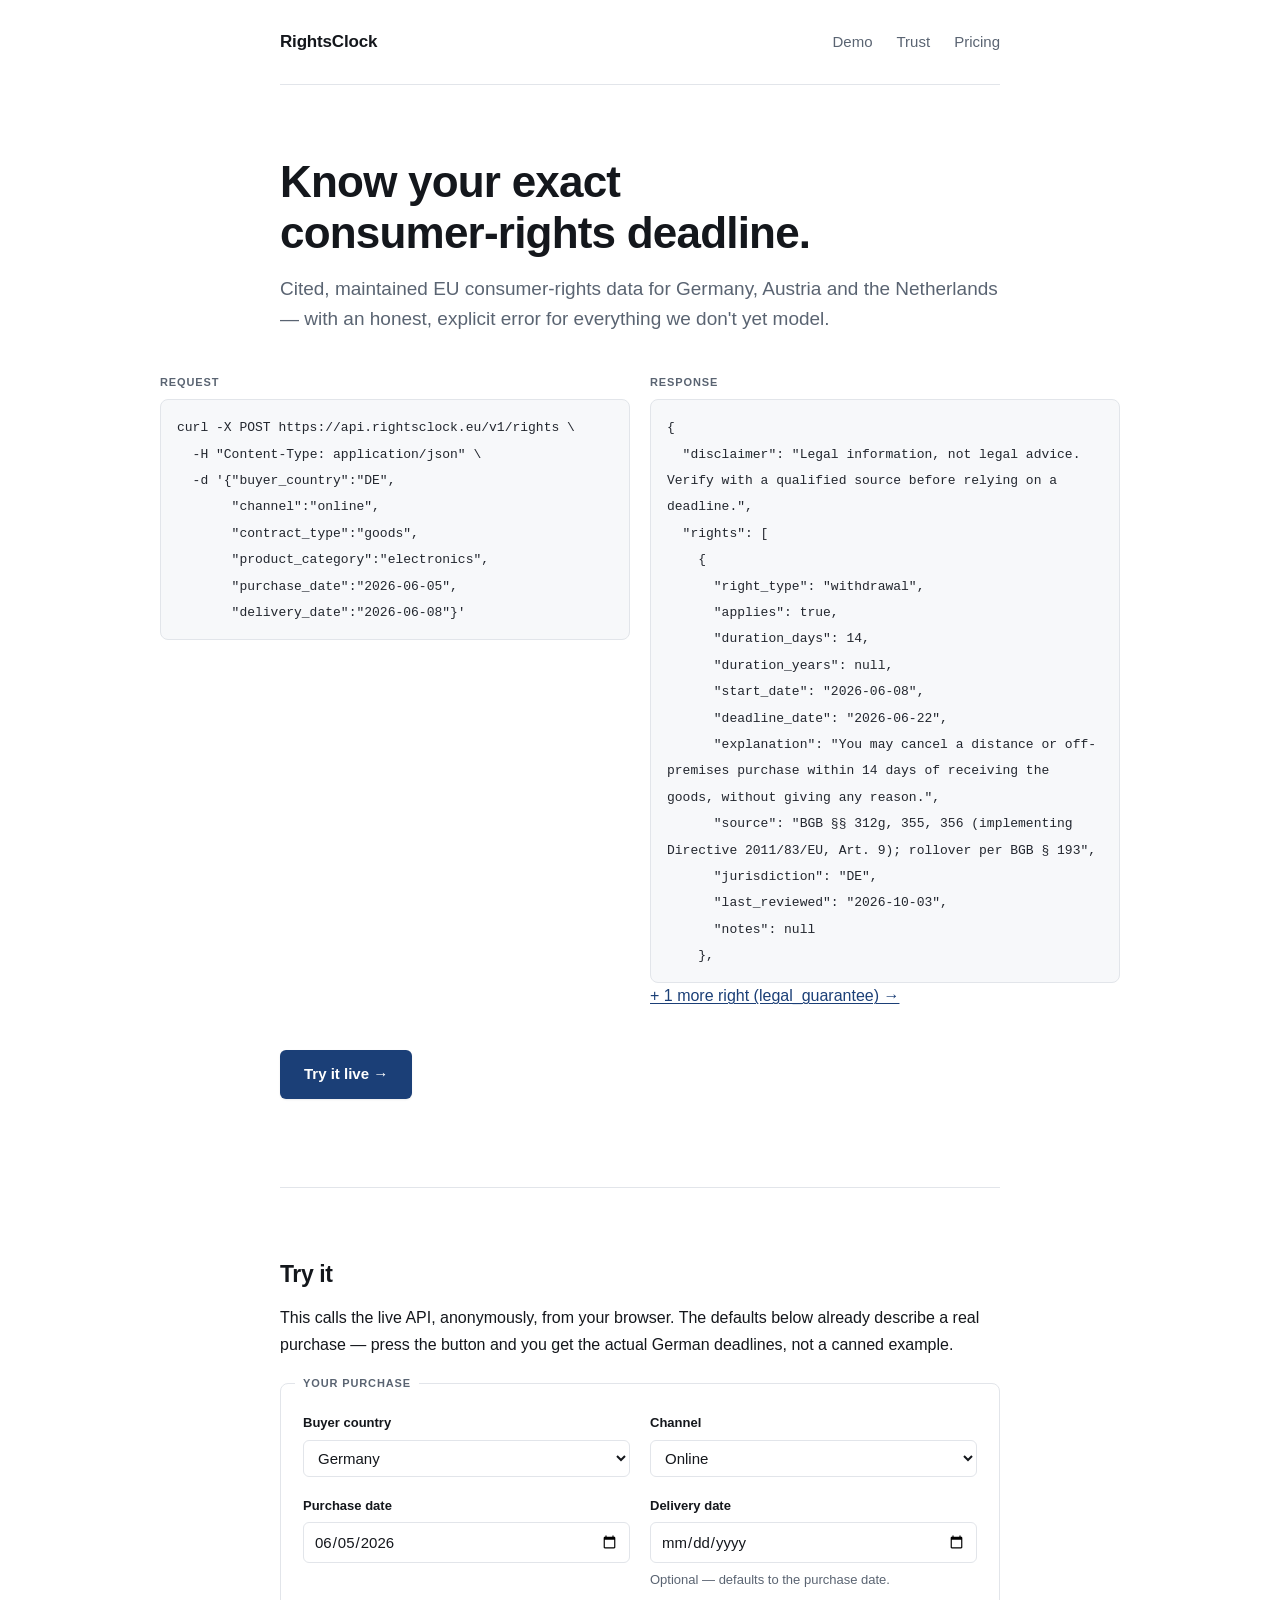
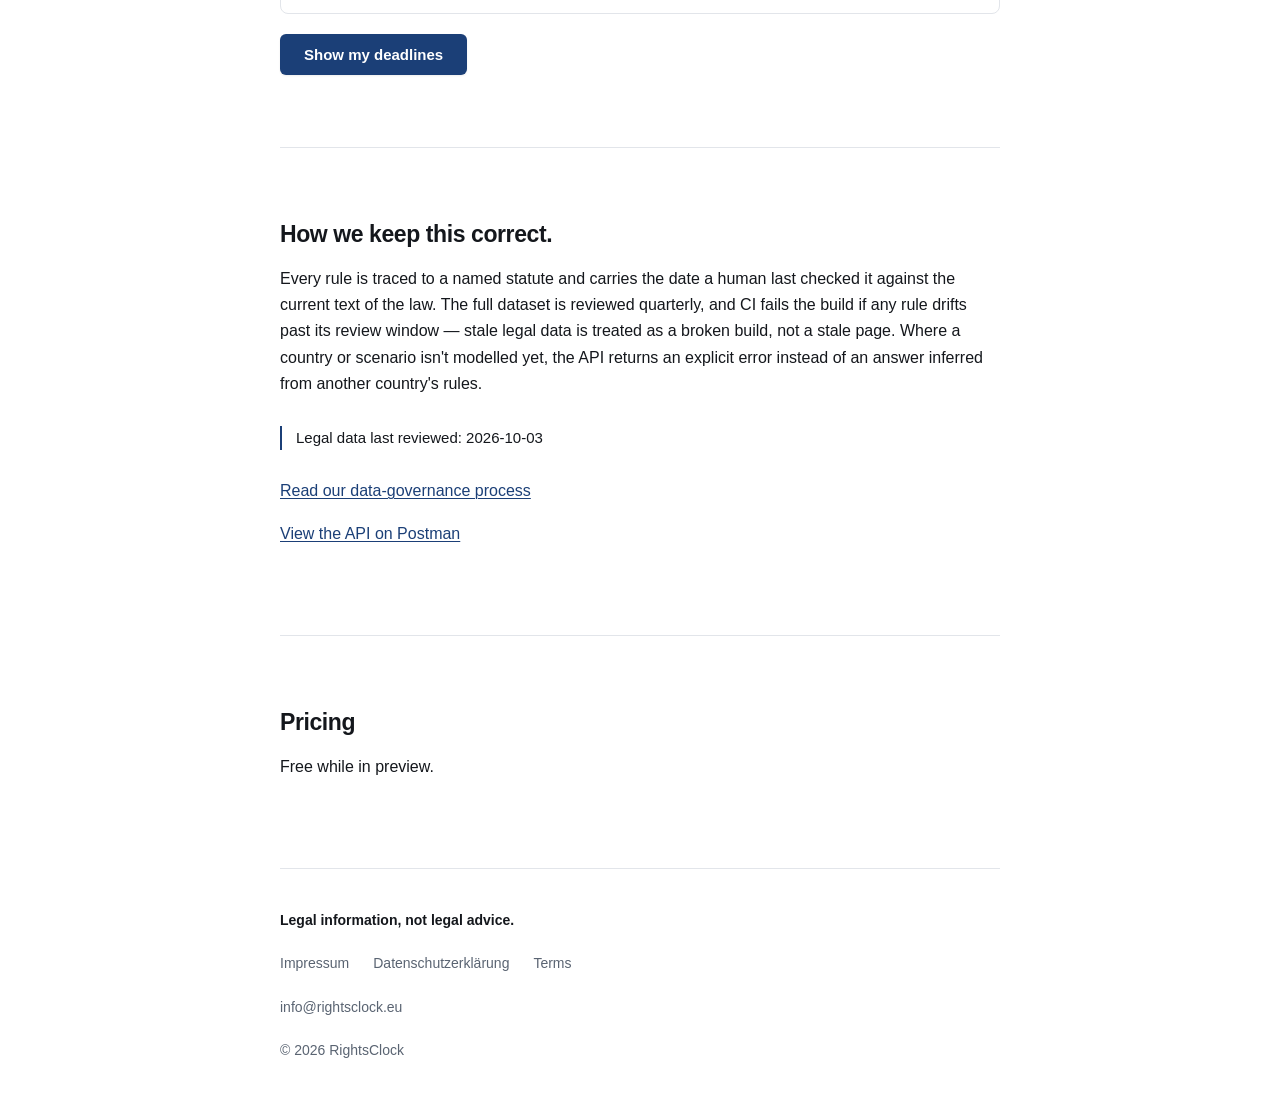
==== commit fadaf303: "Changes in index.html, script.js, style.css" ====
--- a/index.html
+++ b/index.html
@@ -47,11 +47,10 @@
       Netherlands — with an honest, explicit error for everything we don't yet model.
     </p>
 
-    <!-- Request/response are real: the response is a live capture of POSTing
-         this exact request (2026-10-10), pretty-printed. It is the same request
-         as the API's de_online_electronics OpenAPI example, but nothing in this
-         repo checks it: this is a hand-maintained copy that drifts whenever a
-         review moves last_reviewed or the API adds a field. Re-capture it then.
+    <!-- Request/response are real: taken from the API's pinned OpenAPI example
+         (app/api/examples.py), which a test asserts byte-for-byte against what
+         POSTing this exact request returns. Regenerate here if that test ever
+         forces a change API-side.
          The response is EXCERPTED, not edited: the withdrawal object below is
          byte-accurate, and the second right is disclosed by the link under it
          rather than silently dropped. Never abbreviate the JSON itself. -->
@@ -78,7 +77,6 @@
       "applies": true,
       "duration_days": 14,
       "duration_years": null,
-      "repair_extension_months": null,
       "start_date": "2026-06-08",
       "deadline_date": "2026-06-22",
       "explanation": "You may cancel a distance or off-premises purchase within 14 days of receiving the goods, without giving any reason.",
--- a/style.css
+++ b/style.css
@@ -212,34 +212,6 @@
   overflow-wrap: break-word;
 }
 
-/* Truncated pane: the code block and the disclosure link below it read as one
-   object, joined by a dashed seam that signals "continues". */
-.pane.is-truncated pre {
-  border-block-end: 0;
-  border-end-start-radius: 0;
-  border-end-end-radius: 0;
-}
-
-.more {
-  display: block;
-  padding: 0.625rem 1rem;
-  background: var(--bg);
-  border: 1px solid var(--rule);
-  border-block-start: 1px dashed var(--rule);
-  border-end-start-radius: var(--radius);
-  border-end-end-radius: var(--radius);
-  /* Deliberately sans-serif, not monospace: this is our annotation, not part of
-     the payload, and it should never be mistaken for returned JSON. */
-  font-size: 0.8125rem;
-  font-weight: 550;
-  text-decoration: none;
-  transition: background-color 0.15s ease, color 0.15s ease;
-}
-
-.more:hover {
-  background: var(--surface);
-}
-
 /* --- call to action ----------------------------------------------------- */
 
 .cta {
@@ -321,6 +293,34 @@
   color: var(--ink-muted);
 }
 
+/* Checkbox row: box beside its label rather than above it, hint aligned under
+   the label text. Undoes the text-input sizing that .field input applies. */
+.field-check {
+  display: grid;
+  grid-template-columns: auto 1fr;
+  align-items: center;
+  column-gap: 0.625rem;
+  margin-block-start: 1.125rem;
+}
+
+.field-check input {
+  width: 1.125rem;
+  height: 1.125rem;
+  margin: 0;
+  padding: 0;
+  accent-color: var(--accent);
+  cursor: pointer;
+}
+
+.field-check label {
+  margin-block-end: 0;
+  cursor: pointer;
+}
+
+.field-check .field-hint {
+  grid-column: 2;
+}
+
 /* .cta carries the look; this only adds what a <button> needs that an <a>
    doesn't, plus the in-flight state. */
 .demo-submit {
@@ -424,6 +424,13 @@
   margin-block: 0.125rem 0;
   font-size: 0.875rem;
   color: var(--ink-muted);
+}
+
+/* The repair extension is the part of the window the visitor just toggled, so
+   it stands out from the muted run of text around it. */
+.right-extension {
+  font-weight: 600;
+  color: var(--accent);
 }
 
 .right-explanation {
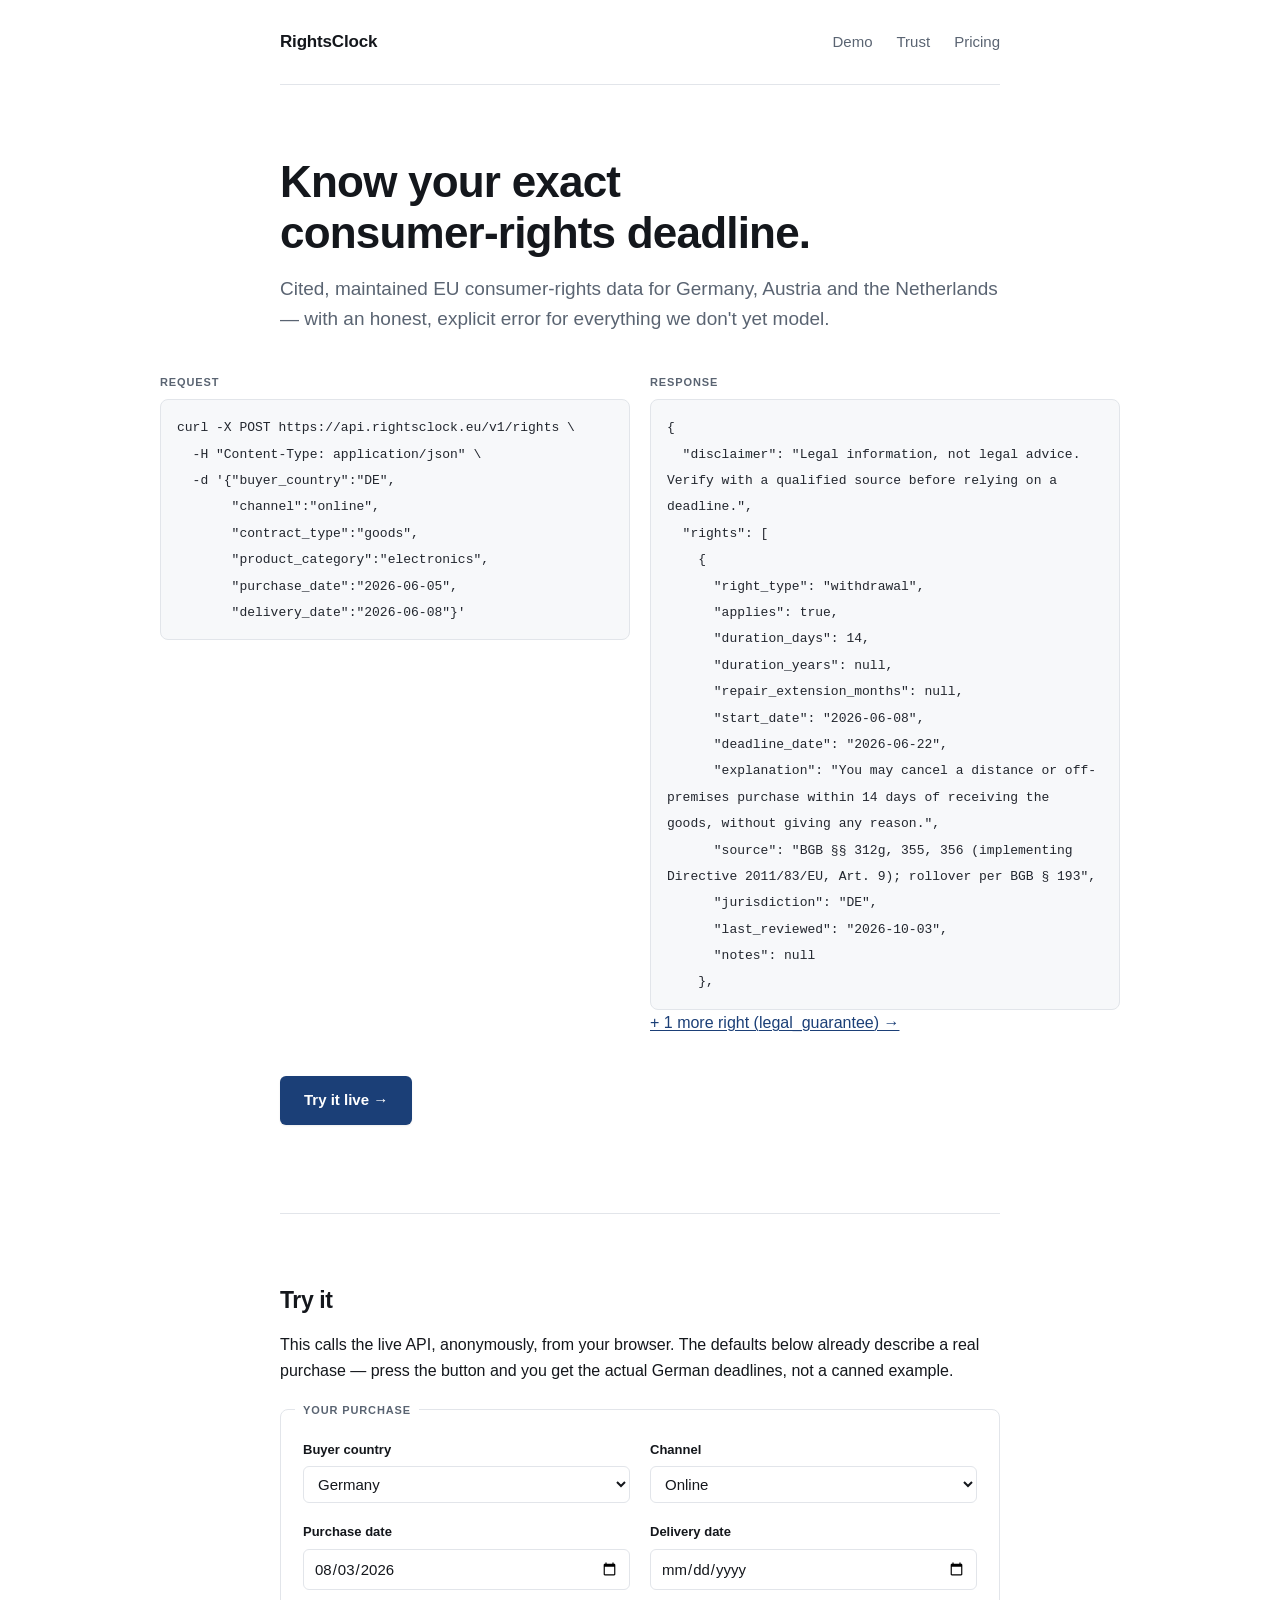
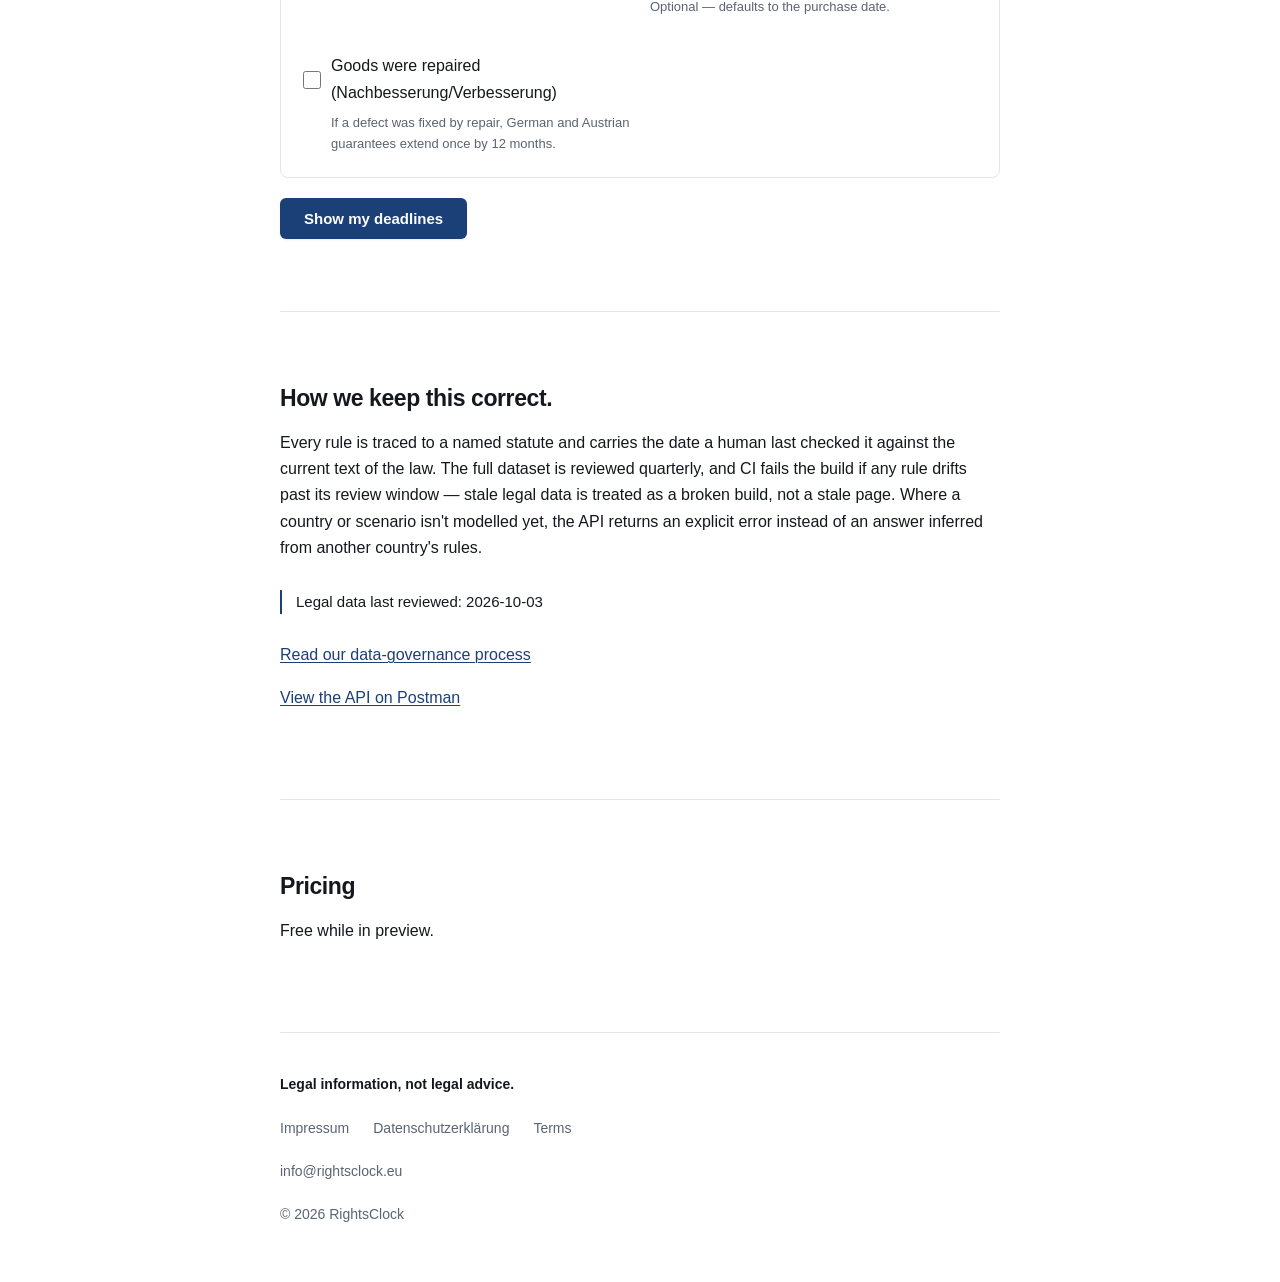
==== commit 302656ff: "Add repaired toggle markup; restore sample field and honest comment index.html was missing the demo-" ====
--- a/index.html
+++ b/index.html
@@ -47,10 +47,10 @@
       Netherlands — with an honest, explicit error for everything we don't yet model.
     </p>
 
-    <!-- Request/response are real: taken from the API's pinned OpenAPI example
-         (app/api/examples.py), which a test asserts byte-for-byte against what
-         POSTing this exact request returns. Regenerate here if that test ever
-         forces a change API-side.
+        <!-- Request/response are real: the response is a live capture of POSTing
+         this exact request (2026-10-10), pretty-printed. Nothing in this repo
+         checks it — it's a hand-maintained copy that drifts whenever a review
+         moves last_reviewed or the API adds a field. Re-capture it then.
          The response is EXCERPTED, not edited: the withdrawal object below is
          byte-accurate, and the second right is disclosed by the link under it
          rather than silently dropped. Never abbreviate the JSON itself. -->
@@ -77,6 +77,7 @@
       "applies": true,
       "duration_days": 14,
       "duration_years": null,
+      "repair_extension_months": null,
       "start_date": "2026-06-08",
       "deadline_date": "2026-06-22",
       "explanation": "You may cancel a distance or off-premises purchase within 14 days of receiving the goods, without giving any reason.",
@@ -130,16 +131,23 @@
               <option value="in_store">In-store</option>
             </select>
           </div>
-
+          <!-- Default is on/after 2026-07-31 (the DE repair-extension cutoff) so
+          ticking "repaired" actually changes the guarantee deadline. Don't
+          move it earlier without reason. -->
           <div class="field">
             <label for="demo-purchase-date">Purchase date</label>
-            <input id="demo-purchase-date" type="date" value="2026-06-05" required>
+            <input id="demo-purchase-date" type="date" value="2026-08-03" required>
           </div>
 
           <div class="field">
             <label for="demo-delivery-date">Delivery date</label>
             <input id="demo-delivery-date" type="date" aria-describedby="demo-delivery-hint">
             <span class="field-hint" id="demo-delivery-hint">Optional — defaults to the purchase date.</span>
+          </div>
+          <div class="field-check">
+            <input id="demo-repaired" type="checkbox" aria-describedby="demo-repaired-hint">
+            <label for="demo-repaired">Goods were repaired (Nachbesserung/Verbesserung)</label>
+            <span class="field-hint" id="demo-repaired-hint">If a defect was fixed by repair, German and Austrian guarantees extend once by 12 months.</span>
           </div>
         </div>
       </fieldset>
